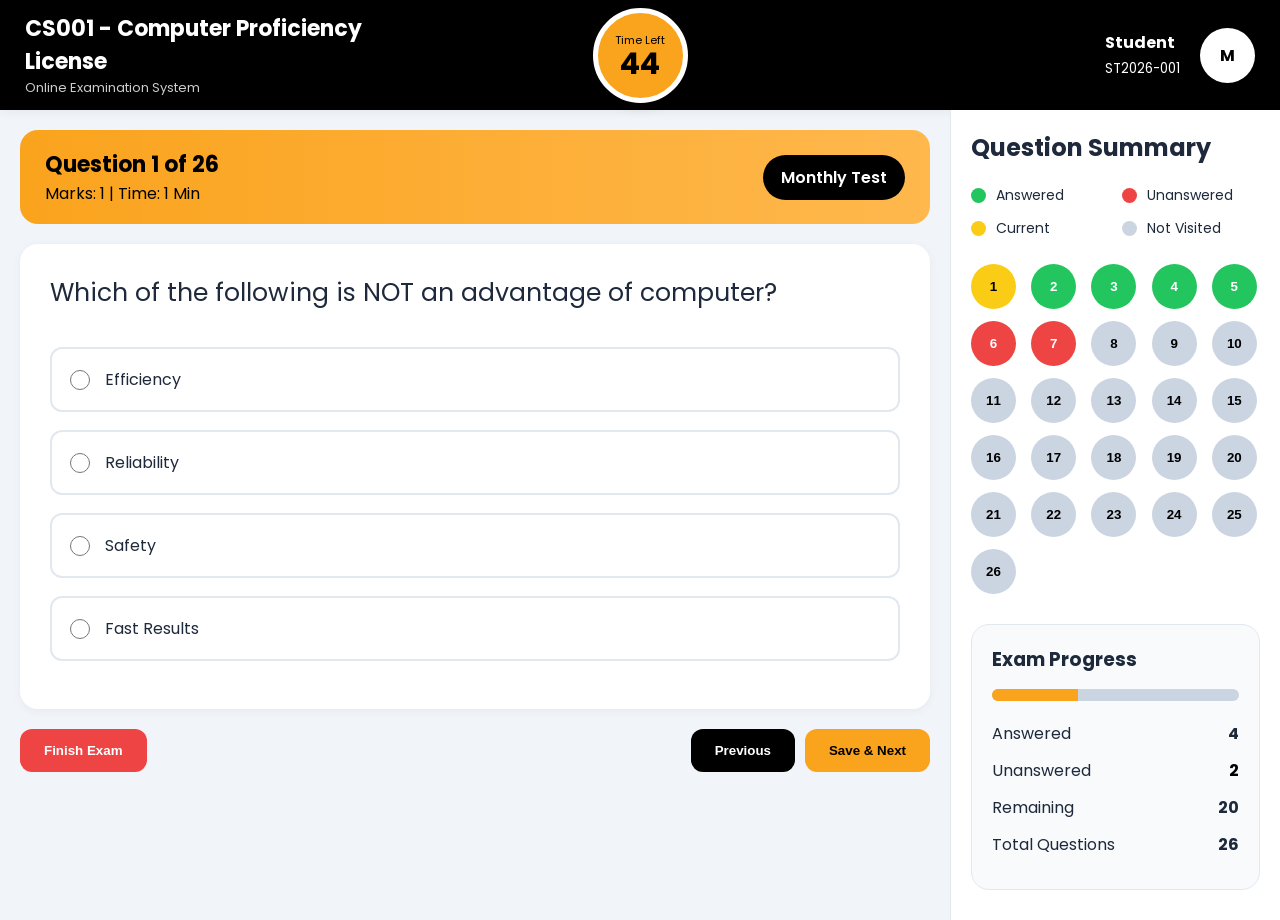
==== index.html @ f91512d6 "project initilization" ====
<!DOCTYPE html>
<html lang="en">
<head>
<meta charset="UTF-8" />
<meta name="viewport" content="width=device-width, initial-scale=1.0"/>
<title>Online Quiz System</title>

<link rel="preconnect" href="https://fonts.googleapis.com">
<link href="https://fonts.googleapis.com/css2?family=Poppins:wght@300;400;500;600;700&display=swap" rel="stylesheet">
<link rel="stylesheet" href="css/style.css">
</head>

<body class="exam-page">

<!-- HEADER -->

<div class="exam-header">

    <!-- LEFT -->

    <div class="exam-logo">

        <h2>CS001 - Computer Proficiency License</h2>
        <p>Online Examination System</p>

    </div>

    <!-- CENTER TIMER -->

    <div class="timer-wrapper">

        <div class="timer">

            <span>Time Left</span>
            <h1 id="time">45</h1>

        </div>

    </div>

    <!-- RIGHT -->

    <div class="exam-user">

        <div>

            <h4>Student</h4>
            <small>ST2026-001</small>

        </div>

        <div class="profile">
            M
        </div>

    </div>

</div>

<!-- MAIN -->

<div class="exam-container">

    <!-- LEFT SIDE -->

    <div class="exam-main">

        <!-- QUESTION TOP -->

        <div class="question-top">

            <div>

                <h3>Question 1 of 26</h3>
                <p>Marks: 1 | Time: 1 Min</p>

            </div>

            <div class="exam-badge">
                Monthly Test
            </div>

        </div>

        <!-- QUESTION BOX -->

        <div class="question-box">

            <div class="question">

                Which of the following is NOT an advantage of computer?

            </div>

            <!-- OPTIONS -->

            <label class="option">

                <input type="radio" name="q1">
                Efficiency

            </label>

            <label class="option">

                <input type="radio" name="q1">
                Reliability

            </label>

            <label class="option">

                <input type="radio" name="q1">
                Safety

            </label>

            <label class="option">

                <input type="radio" name="q1">
                Fast Results

            </label>

        </div>

        <!-- BUTTONS -->

        <div class="bottom-buttons">

            <button class="btn btn-danger">
                Finish Exam
            </button>

            <div class="flex gap-10">

                <button class="btn btn-dark">
                    Previous
                </button>

                <button class="btn btn-primary">
                    Save & Next
                </button>

            </div>

        </div>

    </div>

    <!-- SIDEBAR -->

    <div class="exam-sidebar">

        <h2>Question Summary</h2>

        <!-- LEGEND -->

        <div class="legend">

            <div class="legend-item">

                <div class="color green"></div>
                Answered

            </div>

            <div class="legend-item">

                <div class="color red"></div>
                Unanswered

            </div>

            <div class="legend-item">

                <div class="color yellow"></div>
                Current

            </div>

            <div class="legend-item">

                <div class="color gray"></div>
                Not Visited

            </div>

        </div>

        <!-- QUESTION GRID -->

        <div class="question-grid">

            <button class="q-btn current">1</button>

            <button class="q-btn answered">2</button>
            <button class="q-btn answered">3</button>
            <button class="q-btn answered">4</button>
            <button class="q-btn answered">5</button>

            <button class="q-btn unanswered">6</button>
            <button class="q-btn unanswered">7</button>

            <button class="q-btn not-visited">8</button>
            <button class="q-btn not-visited">9</button>
            <button class="q-btn not-visited">10</button>
            <button class="q-btn not-visited">11</button>
            <button class="q-btn not-visited">12</button>
            <button class="q-btn not-visited">13</button>
            <button class="q-btn not-visited">14</button>
            <button class="q-btn not-visited">15</button>
            <button class="q-btn not-visited">16</button>
            <button class="q-btn not-visited">17</button>
            <button class="q-btn not-visited">18</button>
            <button class="q-btn not-visited">19</button>
            <button class="q-btn not-visited">20</button>
            <button class="q-btn not-visited">21</button>
            <button class="q-btn not-visited">22</button>
            <button class="q-btn not-visited">23</button>
            <button class="q-btn not-visited">24</button>
            <button class="q-btn not-visited">25</button>
            <button class="q-btn not-visited">26</button>

        </div>

        <!-- PROGRESS -->

        <div class="progress-box">

            <h3>Exam Progress</h3>

            <div class="progress-bar">
                <div class="progress"></div>
            </div>

            <div class="stats">

                <span>Answered</span>
                <strong class="text-primary">4</strong>

            </div>

            <div class="stats">

                <span>Unanswered</span>
                <strong style="color:var(--secondary-color);">2</strong>

            </div>

            <div class="stats">

                <span>Remaining</span>
                <strong>20</strong>

            </div>

            <div class="stats">

                <span>Total Questions</span>
                <strong>26</strong>

            </div>

        </div>

    </div>

</div>

<script src="https://code.jquery.com/jquery-3.7.1.min.js"></script>
<script src="js/script.js"></script>

</body>
</html>
---- css/style.css ----
/* =========================================
   M-TECH EXAMINATION SYSTEM THEME
========================================= */

:root{

    /* COLORS */

    --primary-color: rgb(250,163,29);
    --primary-hover: rgb(235,145,10);

    --secondary-color: #000000;

    --white: #ffffff;

    --text-dark: #1e293b;
    --text-light: #64748b;

    --bg-light: #f8fafc;
    --bg-gray: #f1f5f9;

    --border-color: #dbeafe;

    /* STATUS */

    --success: #22c55e;
    --danger: #ef4444;
    --warning: #facc15;
    --info: #3b82f6;

    /* SHADOW */

    --shadow-sm: 0 2px 10px rgba(0,0,0,.05);
    --shadow-md: 0 10px 30px rgba(0,0,0,.08);

    /* RADIUS */

    --radius-sm: 8px;
    --radius-md: 12px;
    --radius-lg: 18px;

}

/* =========================================
   GLOBAL RESET
========================================= */

*{
    margin:0;
    padding:0;
    box-sizing:border-box;
}

body{
    font-family:'Poppins',sans-serif;
    background:var(--bg-gray);
    color:var(--text-dark);
}

/* =========================================
   UTILITIES
========================================= */

.flex{
    display:flex;
}

.items-center{
    align-items:center;
}

.justify-between{
    justify-content:space-between;
}

.justify-center{
    justify-content:center;
}

.text-center{
    text-align:center;
}

.gap-10{
    gap:10px;
}

.gap-20{
    gap:20px;
}

.mt-10{
    margin-top:10px;
}

.mt-20{
    margin-top:20px;
}

.mt-30{
    margin-top:30px;
}

/* =========================================
   BUTTONS
========================================= */

.btn{
    border:none;
    cursor:pointer;
    transition:.3s;
    font-weight:600;
}

.btn-primary{

    background:var(--primary-color);
    color:black;

    padding:14px 24px;
    border-radius:var(--radius-md);
}

.btn-primary:hover{
    background:var(--primary-hover);
}

.btn-dark{

    background:black;
    color:white;

    padding:14px 24px;
    border-radius:var(--radius-md);
}

.btn-dark:hover{
    opacity:.9;
}

.btn-danger{

    background:var(--danger);
    color:white;

    padding:14px 24px;
    border-radius:var(--radius-md);
}

/* =========================================
   CARD
========================================= */

.card{

    background:white;

    border-radius:var(--radius-lg);

    box-shadow:var(--shadow-md);

    padding:25px;
}

/* =========================================
   INPUTS
========================================= */

.input{

    width:100%;
    height:55px;

    border:1px solid #d1d5db;

    border-radius:var(--radius-md);

    padding:0 18px;

    outline:none;

    transition:.3s;
}

.input:focus{

    border-color:var(--primary-color);

    box-shadow:
    0 0 0 4px rgba(250,163,29,.15);
}

/* =========================================
   LOGIN PAGE
========================================= */

.login-page{

    height:100vh;

    position:relative;

    background:url('https://images.unsplash.com/photo-1516321318423-f06f85e504b3?q=80&w=1920&auto=format&fit=crop')
    center/cover no-repeat;

    overflow:hidden;
}

.overlay{

    position:absolute;

    width:100%;
    height:100%;

    background:rgba(255,255,255,.88);

    top:0;
    left:0;
}

/* TOP LOGO */

.top-header{

    position:relative;

    z-index:2;

    width:100%;

    display:flex;
    justify-content:center;

    padding-top:25px;
}

.top-header img{
    width:240px;
}

/* LOGIN WRAPPER */

.login-wrapper{

    position:relative;

    z-index:2;

    width:100%;
    height:calc(100vh - 100px);

    display:flex;
    justify-content:center;
    align-items:center;
}

/* LOGIN BOX */

.login-box{

    width:520px;

    background:white;

    border-radius:var(--radius-lg);

    overflow:hidden;

    box-shadow:var(--shadow-md);
}

/* LOGIN HEADER */

.login-header{

    background:
    linear-gradient(
    to right,
    var(--primary-color),
    #ffb84d
    );

    padding:18px 25px;

    color:black;
}

.login-header h2{

    font-size:26px;
    font-weight:700;
}

/* LOGIN BODY */

.login-body{
    padding:35px;
}

.input-group{
    margin-bottom:22px;
}

.input-group label{

    display:block;

    margin-bottom:8px;

    font-size:14px;

    color:#374151;

    font-weight:500;
}

.login-btn{
    width:100%;
}

/* =========================================
   EXAM PAGE
========================================= */

.exam-page{
    overflow:hidden;
}

/* HEADER */

.exam-header{

    width:100%;
    height:110px;

    background:var(--secondary-color);

    color:var(--white);

    display:grid;

    grid-template-columns:1fr 1fr 1fr;

    align-items:center;

    padding:0 25px;

    box-shadow:var(--shadow-sm);
}

/* LOGO */

.exam-logo h2{
    font-size:22px;
}

.exam-logo p{

    font-size:13px;

    opacity:.8;
}

/* TIMER */

.timer-wrapper{

    display:flex;
    justify-content:center;
}

.timer{

    width:95px;
    height:95px;

    min-width:95px;
    min-height:95px;

    border-radius:50%;

    background:var(--primary-color);

    color:black;

    border:5px solid white;

    display:flex;

    flex-direction:column;

    justify-content:center;
    align-items:center;

    box-shadow:0 0 15px rgba(0,0,0,.2);

    aspect-ratio:1/1;
}

.timer span{
    font-size:11px;
}

.timer h1{
    font-size:30px;
    line-height:1;
}

/* RIGHT HEADER */

.exam-user{

    display:flex;

    justify-content:flex-end;
    align-items:center;

    gap:20px;
}

.profile{

    width:55px;
    height:55px;

    border-radius:50%;

    background:white;

    color:black;

    display:flex;

    justify-content:center;
    align-items:center;

    font-weight:700;
}

/* MAIN LAYOUT */

.exam-container{

    display:flex;

    height:calc(100vh - 90px);
}

/* MAIN CONTENT */

.exam-main{

    flex:1;

    padding:20px;

    overflow-y:auto;
}

/* QUESTION TOP */

.question-top{

    background:
    linear-gradient(
    to right,
    var(--primary-color),
    #ffb84d
    );

    padding:18px 25px;

    border-radius:var(--radius-lg);

    display:flex;

    justify-content:space-between;
    align-items:center;

    margin-bottom:20px;

    color:black;
}

.question-top h3{
    font-size:22px;
}

.exam-badge{

    background:black;

    color:white;

    padding:10px 18px;

    border-radius:30px;

    font-weight:600;
}

/* QUESTION BOX */

.question-box{

    background:white;

    border-radius:var(--radius-lg);

    padding:30px;

    box-shadow:var(--shadow-sm);

    margin-bottom:20px;
}

.question{

    font-size:25px;

    margin-bottom:35px;
}

/* OPTIONS */

.option{

    width:100%;

    border:2px solid #e2e8f0;

    padding:18px;

    border-radius:var(--radius-md);

    margin-bottom:18px;

    display:flex;

    align-items:center;

    gap:15px;

    cursor:pointer;

    transition:.3s;
}

.option:hover{

    border-color:var(--primary-color);

    background:#fff7ed;
}

.option input{

    width:20px;
    height:20px;
}

/* BUTTONS */

.bottom-buttons{

    display:flex;

    justify-content:space-between;
    align-items:center;

    margin-top:20px;
}

/* SIDEBAR */

.exam-sidebar{

    width:330px;

    background:white;

    border-left:1px solid #e2e8f0;

    padding:20px;

    overflow-y:auto;
}

.exam-sidebar h2{
    margin-bottom:20px;
}

/* LEGEND */

.legend{

    display:grid;

    grid-template-columns:1fr 1fr;

    gap:12px;

    margin-bottom:25px;
}

.legend-item{

    display:flex;

    align-items:center;

    gap:10px;

    font-size:14px;
}

.color{

    width:15px;
    height:15px;

    border-radius:50%;
}

.green{
    background:var(--success);
}

.red{
    background:var(--danger);
}

.yellow{
    background:var(--warning);
}

.gray{
    background:#cbd5e1;
}

/* QUESTION GRID */

.question-grid{

    display:grid;

    grid-template-columns:repeat(5,1fr);

    gap:12px;

    margin-bottom:30px;
}

.q-btn{

    width:45px;
    height:45px;

    min-width:45px;
    min-height:45px;

    border-radius:50%;

    border:none;

    display:flex;

    justify-content:center;
    align-items:center;

    font-weight:600;

    cursor:pointer;

    transition:.3s;

    aspect-ratio:1/1;
}

.q-btn:hover{
    transform:scale(1.08);
}

.answered{

    background:var(--success);

    color:white;
}

.unanswered{

    background:var(--danger);

    color:white;
}

.current{
    background:var(--warning);
}

.not-visited{
    background:#cbd5e1;
}

/* PROGRESS */

.progress-box{

    background:var(--bg-light);

    padding:20px;

    border-radius:var(--radius-lg);

    border:1px solid #e2e8f0;
}

.progress-box h3{
    margin-bottom:15px;
}

.progress-bar{

    width:100%;
    height:12px;

    background:#cbd5e1;

    border-radius:20px;

    overflow:hidden;

    margin-bottom:20px;
}

.progress{

    width:35%;
    height:100%;

    background:var(--primary-color);
}

.stats{

    display:flex;

    justify-content:space-between;

    margin-bottom:12px;
}

/* =========================================
   RESPONSIVE
========================================= */

@media(max-width:1000px){

    .exam-sidebar{
        display:none;
    }

}

@media(max-width:600px){

    .login-box{
        width:92%;
    }

    .top-header img{
        width:180px;
    }

}
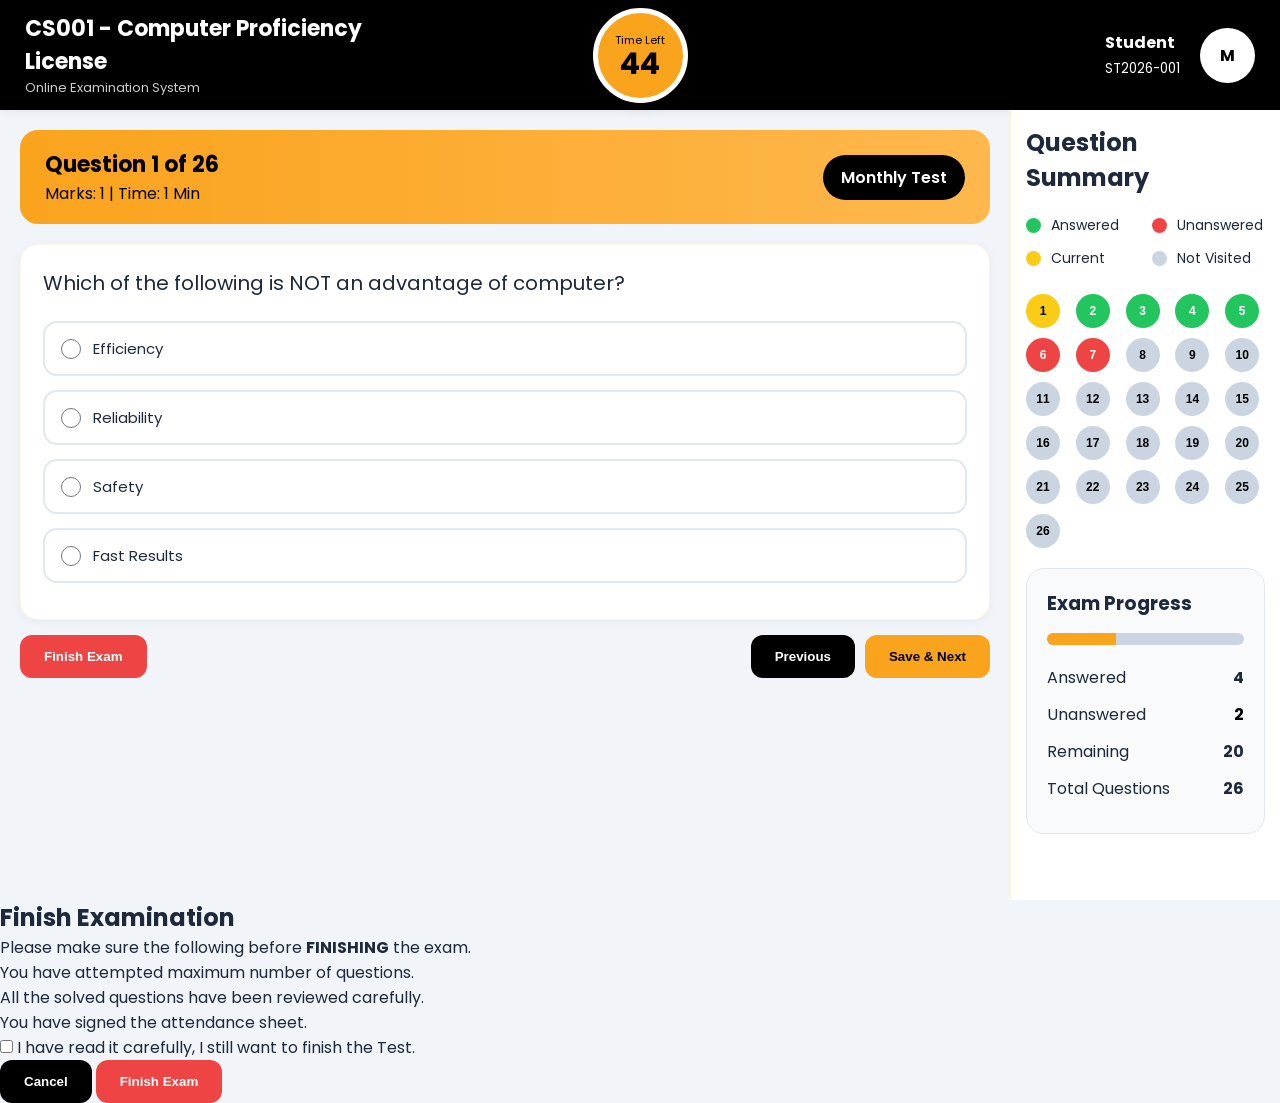
==== commit 33c22754: "Quiz Index page completed" ====
--- a/index.html
+++ b/index.html
@@ -128,7 +128,7 @@
 
         <div class="bottom-buttons">
 
-            <button class="btn btn-danger">
+            <button class="btn btn-danger" id="finishExamBtn">
                 Finish Exam
             </button>
 
@@ -259,17 +259,122 @@
 
                 <span>Total Questions</span>
                 <strong>26</strong>
-
-            </div>
-
-        </div>
-
-    </div>
-
+            </div>
+        </div>
+    </div>
 </div>
 
+<div class="finish-modal" id="finishModal">
+
+    <div class="finish-modal-box">
+
+        <div class="finish-modal-header">
+
+            <h2>Finish Examination</h2>
+
+        </div>
+
+        <div class="finish-modal-body">
+
+            <p class="finish-text">
+
+                Please make sure the following before 
+                <strong>FINISHING</strong> the exam.
+
+            </p>
+
+            <ul class="finish-list">
+
+                <li>
+                    You have attempted maximum number of questions.
+                </li>
+
+                <li>
+                    All the solved questions have been reviewed carefully.
+                </li>
+
+                <li>
+                    You have signed the attendance sheet.
+                </li>
+
+            </ul>
+
+            <label class="confirm-check">
+
+                <input type="checkbox" id="confirmFinish">
+
+                <span>
+                    I have read it carefully, 
+                    I still want to finish the Test.
+                </span>
+
+            </label>
+
+        </div>
+
+        <div class="finish-modal-footer">
+
+            <button class="btn btn-dark" id="cancelFinish">
+                Cancel
+            </button>
+
+            <button class="btn btn-danger" id="finalFinishBtn" disabled>
+                Finish Exam
+            </button>
+
+        </div>
+
+    </div>
+
+</div>
+
+</body>
 <script src="https://code.jquery.com/jquery-3.7.1.min.js"></script>
 <script src="js/script.js"></script>
-
-</body>
-</html>+<script>
+    $('#finishExamBtn').click(function(){
+
+    $('#finishModal').fadeIn();
+
+});
+
+/* CLOSE */
+
+$('#cancelFinish').click(function(){
+
+    $('#finishModal').fadeOut();
+
+    $('#confirmFinish').prop('checked', false);
+
+    $('#finalFinishBtn').prop('disabled', true);
+
+});
+
+/* ENABLE BUTTON */
+
+$('#confirmFinish').change(function(){
+
+    if($(this).is(':checked')){
+
+        $('#finalFinishBtn').prop('disabled', false);
+
+    }else{
+
+        $('#finalFinishBtn').prop('disabled', true);
+
+    }
+
+});
+
+/* FINAL SUBMIT */
+
+$('#finalFinishBtn').click(function(){
+
+    alert('Exam Submitted Successfully');
+
+    // window.location.href = "result.html";
+
+});
+</script>
+
+</html>
--- a/css/style.css
+++ b/css/style.css
@@ -4,45 +4,36 @@
 
 :root{
 
-    /* COLORS */
-
     --primary-color: rgb(250,163,29);
     --primary-hover: rgb(235,145,10);
 
-    --secondary-color: #000000;
-
-    --white: #ffffff;
-
-    --text-dark: #1e293b;
-    --text-light: #64748b;
-
-    --bg-light: #f8fafc;
-    --bg-gray: #f1f5f9;
-
-    --border-color: #dbeafe;
-
-    /* STATUS */
-
-    --success: #22c55e;
-    --danger: #ef4444;
-    --warning: #facc15;
-    --info: #3b82f6;
-
-    /* SHADOW */
-
-    --shadow-sm: 0 2px 10px rgba(0,0,0,.05);
-    --shadow-md: 0 10px 30px rgba(0,0,0,.08);
-
-    /* RADIUS */
-
-    --radius-sm: 8px;
-    --radius-md: 12px;
-    --radius-lg: 18px;
-
+    --secondary-color:#000000;
+
+    --white:#ffffff;
+
+    --text-dark:#1e293b;
+    --text-light:#64748b;
+
+    --bg-light:#f8fafc;
+    --bg-gray:#f1f5f9;
+
+    --border-color:#dbeafe;
+
+    --success:#22c55e;
+    --danger:#ef4444;
+    --warning:#facc15;
+    --info:#3b82f6;
+
+    --shadow-sm:0 2px 10px rgba(0,0,0,.05);
+    --shadow-md:0 10px 30px rgba(0,0,0,.08);
+
+    --radius-sm:8px;
+    --radius-md:12px;
+    --radius-lg:18px;
 }
 
 /* =========================================
-   GLOBAL RESET
+   GLOBAL
 ========================================= */
 
 *{
@@ -77,28 +68,12 @@
     justify-content:center;
 }
 
+.gap-10{
+    gap:10px;
+}
+
 .text-center{
     text-align:center;
-}
-
-.gap-10{
-    gap:10px;
-}
-
-.gap-20{
-    gap:20px;
-}
-
-.mt-10{
-    margin-top:10px;
-}
-
-.mt-20{
-    margin-top:20px;
-}
-
-.mt-30{
-    margin-top:30px;
 }
 
 /* =========================================
@@ -106,19 +81,25 @@
 ========================================= */
 
 .btn{
+
     border:none;
+
     cursor:pointer;
+
     transition:.3s;
+
     font-weight:600;
+
+    border-radius:var(--radius-md);
+
+    padding:14px 24px;
 }
 
 .btn-primary{
 
     background:var(--primary-color);
+
     color:black;
-
-    padding:14px 24px;
-    border-radius:var(--radius-md);
 }
 
 .btn-primary:hover{
@@ -128,23 +109,15 @@
 .btn-dark{
 
     background:black;
+
     color:white;
-
-    padding:14px 24px;
-    border-radius:var(--radius-md);
-}
-
-.btn-dark:hover{
-    opacity:.9;
 }
 
 .btn-danger{
 
     background:var(--danger);
+
     color:white;
-
-    padding:14px 24px;
-    border-radius:var(--radius-md);
 }
 
 /* =========================================
@@ -186,8 +159,7 @@
 
     border-color:var(--primary-color);
 
-    box-shadow:
-    0 0 0 4px rgba(250,163,29,.15);
+    box-shadow:0 0 0 4px rgba(250,163,29,.15);
 }
 
 /* =========================================
@@ -196,14 +168,12 @@
 
 .login-page{
 
-    height:100vh;
+    min-height:100vh;
 
     position:relative;
 
     background:url('https://images.unsplash.com/photo-1516321318423-f06f85e504b3?q=80&w=1920&auto=format&fit=crop')
     center/cover no-repeat;
-
-    overflow:hidden;
 }
 
 .overlay{
@@ -219,8 +189,6 @@
     left:0;
 }
 
-/* TOP LOGO */
-
 .top-header{
 
     position:relative;
@@ -230,6 +198,7 @@
     width:100%;
 
     display:flex;
+
     justify-content:center;
 
     padding-top:25px;
@@ -239,8 +208,6 @@
     width:240px;
 }
 
-/* LOGIN WRAPPER */
-
 .login-wrapper{
 
     position:relative;
@@ -248,18 +215,21 @@
     z-index:2;
 
     width:100%;
-    height:calc(100vh - 100px);
-
-    display:flex;
+
+    min-height:calc(100vh - 100px);
+
+    display:flex;
+
     justify-content:center;
     align-items:center;
-}
-
-/* LOGIN BOX */
+
+    padding:20px;
+}
 
 .login-box{
 
-    width:520px;
+    width:100%;
+    max-width:520px;
 
     background:white;
 
@@ -269,8 +239,6 @@
 
     box-shadow:var(--shadow-md);
 }
-
-/* LOGIN HEADER */
 
 .login-header{
 
@@ -289,10 +257,9 @@
 .login-header h2{
 
     font-size:26px;
+
     font-weight:700;
 }
-
-/* LOGIN BODY */
 
 .login-body{
     padding:35px;
@@ -310,13 +277,7 @@
 
     font-size:14px;
 
-    color:#374151;
-
     font-weight:500;
-}
-
-.login-btn{
-    width:100%;
 }
 
 /* =========================================
@@ -332,11 +293,12 @@
 .exam-header{
 
     width:100%;
+
     height:110px;
 
-    background:var(--secondary-color);
-
-    color:var(--white);
+    background:black;
+
+    color:white;
 
     display:grid;
 
@@ -367,6 +329,7 @@
 .timer-wrapper{
 
     display:flex;
+
     justify-content:center;
 }
 
@@ -382,20 +345,18 @@
 
     background:var(--primary-color);
 
+    border:5px solid white;
+
+    display:flex;
+
+    flex-direction:column;
+
+    justify-content:center;
+    align-items:center;
+
     color:black;
 
-    border:5px solid white;
-
-    display:flex;
-
-    flex-direction:column;
-
-    justify-content:center;
-    align-items:center;
-
     box-shadow:0 0 15px rgba(0,0,0,.2);
-
-    aspect-ratio:1/1;
 }
 
 .timer span{
@@ -403,17 +364,20 @@
 }
 
 .timer h1{
+
     font-size:30px;
+
     line-height:1;
 }
 
-/* RIGHT HEADER */
+/* USER */
 
 .exam-user{
 
     display:flex;
 
     justify-content:flex-end;
+
     align-items:center;
 
     gap:20px;
@@ -444,10 +408,12 @@
 
     display:flex;
 
-    height:calc(100vh - 90px);
-}
-
-/* MAIN CONTENT */
+    height:calc(100vh - 110px);
+
+    overflow:hidden;
+}
+
+/* MAIN */
 
 .exam-main{
 
@@ -508,18 +474,24 @@
 
     border-radius:var(--radius-lg);
 
-    padding:30px;
+    padding:22px;
 
     box-shadow:var(--shadow-sm);
 
-    margin-bottom:20px;
-}
+    border:1px solid rgba(250,163,29,.12);
+
+    margin-bottom:15px;
+}
+
+/* QUESTION */
 
 .question{
 
-    font-size:25px;
-
-    margin-bottom:35px;
+    font-size:20px;
+
+    margin-bottom:22px;
+
+    line-height:1.6;
 }
 
 /* OPTIONS */
@@ -530,21 +502,27 @@
 
     border:2px solid #e2e8f0;
 
-    padding:18px;
-
-    border-radius:var(--radius-md);
-
-    margin-bottom:18px;
-
-    display:flex;
-
-    align-items:center;
-
-    gap:15px;
+    padding:14px 16px;
+
+    border-radius:14px;
+
+    margin-bottom:14px;
+
+    display:flex;
+
+    align-items:center;
+
+    gap:12px;
 
     cursor:pointer;
 
     transition:.3s;
+
+    min-height:55px;
+
+    font-size:15px;
+
+    background:white;
 }
 
 .option:hover{
@@ -569,22 +547,24 @@
     justify-content:space-between;
     align-items:center;
 
-    margin-top:20px;
+    margin-top:15px;
 }
 
 /* SIDEBAR */
 
 .exam-sidebar{
 
-    width:330px;
+    width:270px;
 
     background:white;
 
-    border-left:1px solid #e2e8f0;
-
-    padding:20px;
+    border-left:1px solid rgba(250,163,29,.15);
+
+    padding:15px;
 
     overflow-y:auto;
+
+    overflow-x:hidden;
 }
 
 .exam-sidebar h2{
@@ -647,35 +627,37 @@
 
     grid-template-columns:repeat(5,1fr);
 
-    gap:12px;
-
-    margin-bottom:30px;
-}
+    gap:10px;
+
+    margin:20px 0;
+}
+
+/* QUESTION BUTTON */
 
 .q-btn{
 
-    width:45px;
-    height:45px;
-
-    min-width:45px;
-    min-height:45px;
+    width:34px;
+    height:34px;
+
+    min-width:34px;
+    min-height:34px;
+
+    border:none;
 
     border-radius:50%;
 
-    border:none;
+    font-size:12px;
 
     display:flex;
 
     justify-content:center;
     align-items:center;
 
+    cursor:pointer;
+
     font-weight:600;
 
-    cursor:pointer;
-
     transition:.3s;
-
-    aspect-ratio:1/1;
 }
 
 .q-btn:hover{
@@ -697,11 +679,17 @@
 }
 
 .current{
+
     background:var(--warning);
+
+    color:black;
 }
 
 .not-visited{
+
     background:#cbd5e1;
+
+    color:black;
 }
 
 /* PROGRESS */
@@ -715,6 +703,8 @@
     border-radius:var(--radius-lg);
 
     border:1px solid #e2e8f0;
+
+    margin-top:20px;
 }
 
 .progress-box h3{
@@ -756,22 +746,149 @@
    RESPONSIVE
 ========================================= */
 
-@media(max-width:1000px){
+@media(max-width:1200px){
+
+    .question{
+        font-size:18px;
+    }
 
     .exam-sidebar{
-        display:none;
-    }
-
-}
-
-@media(max-width:600px){
-
-    .login-box{
-        width:92%;
+        width:240px;
+    }
+}
+
+@media(max-width:992px){
+
+    .exam-container{
+        flex-direction:column;
+        height:auto;
+    }
+
+    .exam-sidebar{
+
+        width:100%;
+
+        border-left:none;
+
+        border-top:1px solid rgba(250,163,29,.15);
+    }
+
+    .question-grid{
+        grid-template-columns:repeat(8,1fr);
+    }
+
+    .exam-header{
+
+        grid-template-columns:1fr;
+
+        height:auto;
+
+        gap:20px;
+
+        padding:20px;
+    }
+
+    .exam-logo{
+        text-align:center;
+    }
+
+    .exam-user{
+        justify-content:center;
+    }
+}
+
+@media(max-width:768px){
+
+    body{
+        overflow:auto;
     }
 
     .top-header img{
         width:180px;
     }
 
+    .question-top{
+
+        flex-direction:column;
+
+        align-items:flex-start;
+
+        gap:15px;
+    }
+
+    .question-grid{
+        grid-template-columns:repeat(6,1fr);
+    }
+
+    .bottom-buttons{
+
+        flex-direction:column;
+
+        gap:15px;
+    }
+
+    .bottom-buttons .btn{
+        width:100%;
+    }
+
+    .timer{
+
+        width:80px;
+        height:80px;
+
+        min-width:80px;
+        min-height:80px;
+    }
+
+    .timer h1{
+        font-size:24px;
+    }
+}
+
+@media(max-width:576px){
+
+    .exam-main{
+        padding:12px;
+    }
+
+    .question-box{
+        padding:18px;
+    }
+
+    .question{
+        font-size:17px;
+    }
+
+    .question-grid{
+        grid-template-columns:repeat(5,1fr);
+    }
+
+    .q-btn{
+
+        width:38px;
+        height:38px;
+    }
+
+    .exam-logo h2{
+        font-size:18px;
+    }
+
+    .exam-logo p{
+        font-size:12px;
+    }
+}
+
+@media(max-width:400px){
+
+    .question-grid{
+        grid-template-columns:repeat(4,1fr);
+    }
+
+    .question{
+        font-size:16px;
+    }
+
+    .option{
+        font-size:13px;
+    }
 }
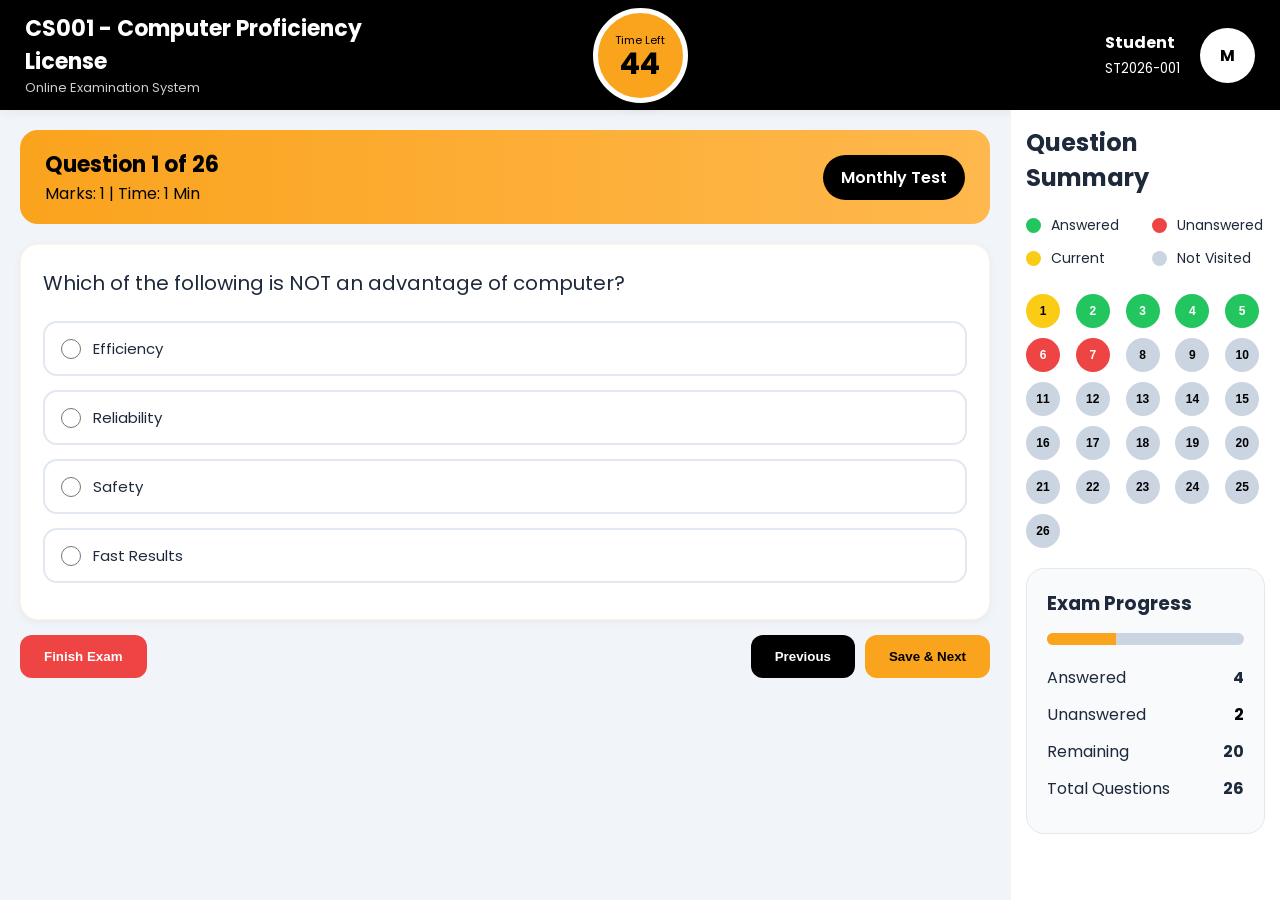
==== commit e313a156: "Result Ui created" ====
--- a/index.html
+++ b/index.html
@@ -329,50 +329,55 @@
 </div>
 
 </body>
-<script src="https://code.jquery.com/jquery-3.7.1.min.js"></script>
+<script src="https://cdnjs.cloudflare.com/ajax/libs/jquery/3.7.1/jquery.min.js" integrity="sha512-v2CJ7UaYy4JwqLDIrZUI/4hqeoQieOmAZNXBeQyjo21dadnwR+8ZaIJVT8EE2iyI61OV8e6M8PP2/4hpQINQ/g==" crossorigin="anonymous" referrerpolicy="no-referrer"></script>
 <script src="js/script.js"></script>
 <script>
+
+$(document).ready(function(){
+
+    /* OPEN MODAL */
+
     $('#finishExamBtn').click(function(){
 
-    $('#finishModal').fadeIn();
-
-});
-
-/* CLOSE */
-
-$('#cancelFinish').click(function(){
-
-    $('#finishModal').fadeOut();
-
-    $('#confirmFinish').prop('checked', false);
-
-    $('#finalFinishBtn').prop('disabled', true);
-
-});
-
-/* ENABLE BUTTON */
-
-$('#confirmFinish').change(function(){
-
-    if($(this).is(':checked')){
-
-        $('#finalFinishBtn').prop('disabled', false);
-
-    }else{
+        $('#finishModal').css('display','flex').hide().fadeIn();
+
+    });
+
+    /* CLOSE MODAL */
+
+    $('#cancelFinish').click(function(){
+
+        $('#finishModal').fadeOut();
+
+        $('#confirmFinish').prop('checked', false);
 
         $('#finalFinishBtn').prop('disabled', true);
 
-    }
-
-});
-
-/* FINAL SUBMIT */
-
-$('#finalFinishBtn').click(function(){
-
-    alert('Exam Submitted Successfully');
-
-    // window.location.href = "result.html";
+    });
+
+    /* ENABLE FINISH BUTTON */
+
+    $('#confirmFinish').change(function(){
+
+        if($(this).is(':checked')){
+
+            $('#finalFinishBtn').prop('disabled', false);
+
+        }else{
+
+            $('#finalFinishBtn').prop('disabled', true);
+
+        }
+
+    });
+
+    /* FINAL SUBMIT */
+
+    $('#finalFinishBtn').click(function(){
+
+        alert('Exam Submitted Successfully');
+
+    });
 
 });
 </script>
--- a/css/style.css
+++ b/css/style.css
@@ -224,6 +224,20 @@
     align-items:center;
 
     padding:20px;
+}
+
+.instruction-box{
+
+    width:100%;
+    max-width:750px;
+
+    background:white;
+
+    border-radius:var(--radius-lg);
+
+    overflow:hidden;
+
+    box-shadow:var(--shadow-md);
 }
 
 .login-box{
@@ -891,4 +905,402 @@
     .option{
         font-size:13px;
     }
+}
+
+/* =========================================
+   FINISH MODAL
+========================================= */
+
+.finish-modal{
+
+    position:fixed;
+
+    top:0;
+    left:0;
+
+    width:100%;
+    height:100%;
+
+    background:rgba(0,0,0,.6);
+
+    display:none;
+
+    justify-content:center;
+    align-items:center;
+
+    z-index:9999;
+
+    padding:20px;
+}
+
+.finish-modal-box{
+
+    width:100%;
+    max-width:650px;
+
+    background:white;
+
+    border-radius:20px;
+
+    overflow:hidden;
+
+    animation:popup .25s ease;
+}
+
+@keyframes popup{
+
+    from{
+
+        transform:scale(.9);
+
+        opacity:0;
+    }
+
+    to{
+
+        transform:scale(1);
+
+        opacity:1;
+    }
+}
+
+.finish-modal-header{
+
+    background:
+    linear-gradient(
+    to right,
+    var(--primary-color),
+    #ffb84d
+    );
+
+    padding:18px 25px;
+
+    color:black;
+}
+
+.finish-modal-header h2{
+
+    font-size:24px;
+
+    font-weight:700;
+}
+
+.finish-modal-body{
+
+    padding:25px;
+}
+
+.finish-text{
+
+    margin-bottom:20px;
+
+    line-height:1.7;
+}
+
+.finish-list{
+
+    padding-left:20px;
+
+    margin-bottom:25px;
+}
+
+.finish-list li{
+
+    margin-bottom:12px;
+
+    line-height:1.6;
+}
+
+.confirm-check{
+
+    display:flex;
+
+    align-items:flex-start;
+
+    gap:12px;
+
+    background:#fff7ed;
+
+    border:1px solid rgba(250,163,29,.25);
+
+    padding:15px;
+
+    border-radius:14px;
+}
+
+.confirm-check input{
+
+    width:18px;
+    height:18px;
+
+    margin-top:3px;
+}
+
+.finish-modal-footer{
+
+    padding:20px 25px;
+
+    border-top:1px solid #e2e8f0;
+
+    display:flex;
+
+    justify-content:flex-end;
+
+    gap:12px;
+}
+
+/* MOBILE */
+
+@media(max-width:576px){
+
+    .finish-modal-footer{
+
+        flex-direction:column;
+    }
+
+    .finish-modal-footer .btn{
+        width:100%;
+    }
+}
+
+/* =========================================
+   RESULT PAGE
+========================================= */
+
+.result-container{
+
+    padding:30px;
+
+    display:flex;
+
+    justify-content:center;
+}
+
+.result-card{
+
+    width:100%;
+
+    max-width:1100px;
+
+    background:white;
+
+    border-radius:20px;
+
+    overflow:hidden;
+
+    box-shadow:var(--shadow-md);
+}
+
+/* TOP */
+
+.result-top{
+
+    background:
+    linear-gradient(
+    to right,
+    var(--primary-color),
+    #ffb84d
+    );
+
+    padding:25px 30px;
+
+    display:flex;
+
+    justify-content:space-between;
+    align-items:center;
+
+    color:black;
+}
+
+.result-top h2{
+
+    font-size:30px;
+
+    margin-bottom:5px;
+}
+
+.result-top p{
+
+    font-size:15px;
+
+    opacity:.9;
+}
+
+/* BADGE */
+
+.result-badge{
+
+    padding:12px 28px;
+
+    border-radius:50px;
+
+    font-weight:700;
+
+    font-size:18px;
+}
+
+.pass{
+
+    background:#16a34a;
+
+    color:white;
+}
+
+.fail{
+
+    background:#dc2626;
+
+    color:white;
+}
+
+/* TABLE */
+
+.result-table-wrapper{
+
+    padding:30px;
+
+    overflow-x:auto;
+}
+
+.result-table{
+
+    width:100%;
+
+    border-collapse:collapse;
+}
+
+.result-table tr:nth-child(even){
+
+    background:#f8fafc;
+}
+
+.result-table th{
+
+    width:20%;
+
+    background:#fff7ed;
+
+    color:black;
+
+    text-align:left;
+
+    padding:16px;
+
+    border:1px solid #e2e8f0;
+
+    font-size:14px;
+}
+
+.result-table td{
+
+    width:30%;
+
+    padding:16px;
+
+    border:1px solid #e2e8f0;
+
+    font-size:14px;
+}
+
+/* STATUS */
+
+.status-pass{
+
+    background:#dcfce7;
+
+    color:#166534;
+
+    padding:8px 18px;
+
+    border-radius:30px;
+
+    font-weight:600;
+}
+
+.status-fail{
+
+    background:#fee2e2;
+
+    color:#991b1b;
+
+    padding:8px 18px;
+
+    border-radius:30px;
+
+    font-weight:600;
+}
+
+/* FOOTER */
+
+.result-footer{
+
+    padding:25px 30px;
+
+    border-top:1px solid #e2e8f0;
+
+    display:flex;
+
+    justify-content:flex-end;
+
+    gap:15px;
+}
+
+/* =========================================
+   RESPONSIVE
+========================================= */
+
+@media(max-width:768px){
+
+    .result-container{
+        padding:15px;
+    }
+
+    .result-top{
+
+        flex-direction:column;
+
+        align-items:flex-start;
+
+        gap:15px;
+    }
+
+    .result-top h2{
+        font-size:24px;
+    }
+
+    .result-table th,
+    .result-table td{
+
+        padding:12px;
+
+        font-size:13px;
+    }
+
+    .result-footer{
+
+        flex-direction:column;
+    }
+
+    .result-footer .btn{
+        width:100%;
+    }
+}
+
+@media(max-width:576px){
+
+    .result-table th,
+    .result-table td{
+
+        font-size:12px;
+
+        padding:10px;
+    }
+
+    .result-top{
+        padding:20px;
+    }
+
+    .result-table-wrapper{
+        padding:15px;
+    }
 }
